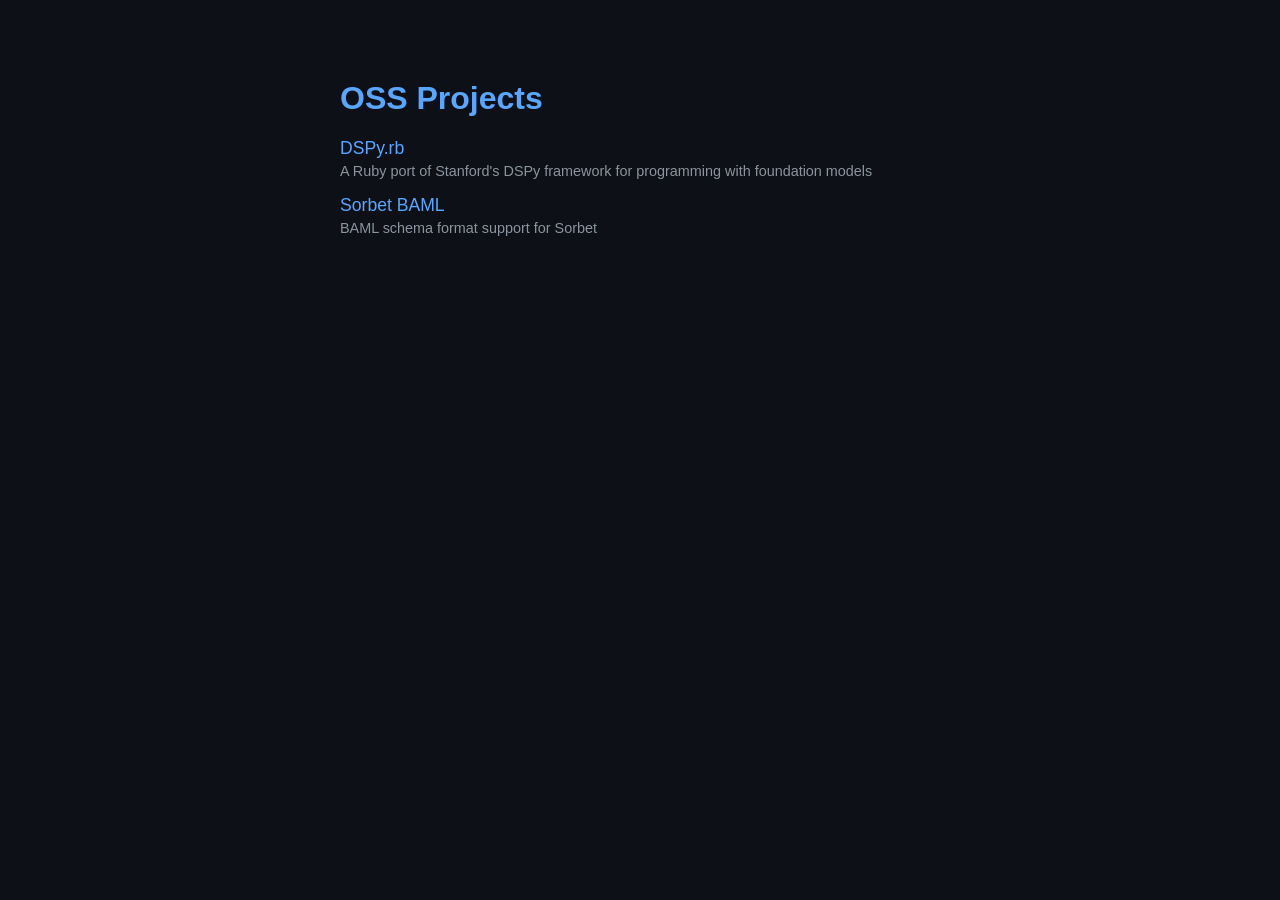
==== index.html @ bf5a0082 "Initial setup with OSS landing page" ====
<!DOCTYPE html>
<html lang="en">
<head>
  <meta charset="UTF-8">
  <meta name="viewport" content="width=device-width, initial-scale=1.0">
  <title>Vicente's OSS Projects</title>
  <style>
    body {
      font-family: -apple-system, BlinkMacSystemFont, 'Segoe UI', Roboto, sans-serif;
      max-width: 600px;
      margin: 80px auto;
      padding: 0 20px;
      background: #0d1117;
      color: #c9d1d9;
    }
    h1 { color: #58a6ff; }
    ul { list-style: none; padding: 0; }
    li { margin: 16px 0; }
    a {
      color: #58a6ff;
      text-decoration: none;
      font-size: 1.1em;
    }
    a:hover { text-decoration: underline; }
    .desc { color: #8b949e; font-size: 0.9em; margin-top: 4px; }
  </style>
</head>
<body>
  <h1>OSS Projects</h1>
  <ul>
    <li>
      <a href="/dspy.rb">DSPy.rb</a>
      <div class="desc">A Ruby port of Stanford's DSPy framework for programming with foundation models</div>
    </li>
    <li>
      <a href="/sorbet-baml">Sorbet BAML</a>
      <div class="desc">BAML schema format support for Sorbet</div>
    </li>
  </ul>
</body>
</html>
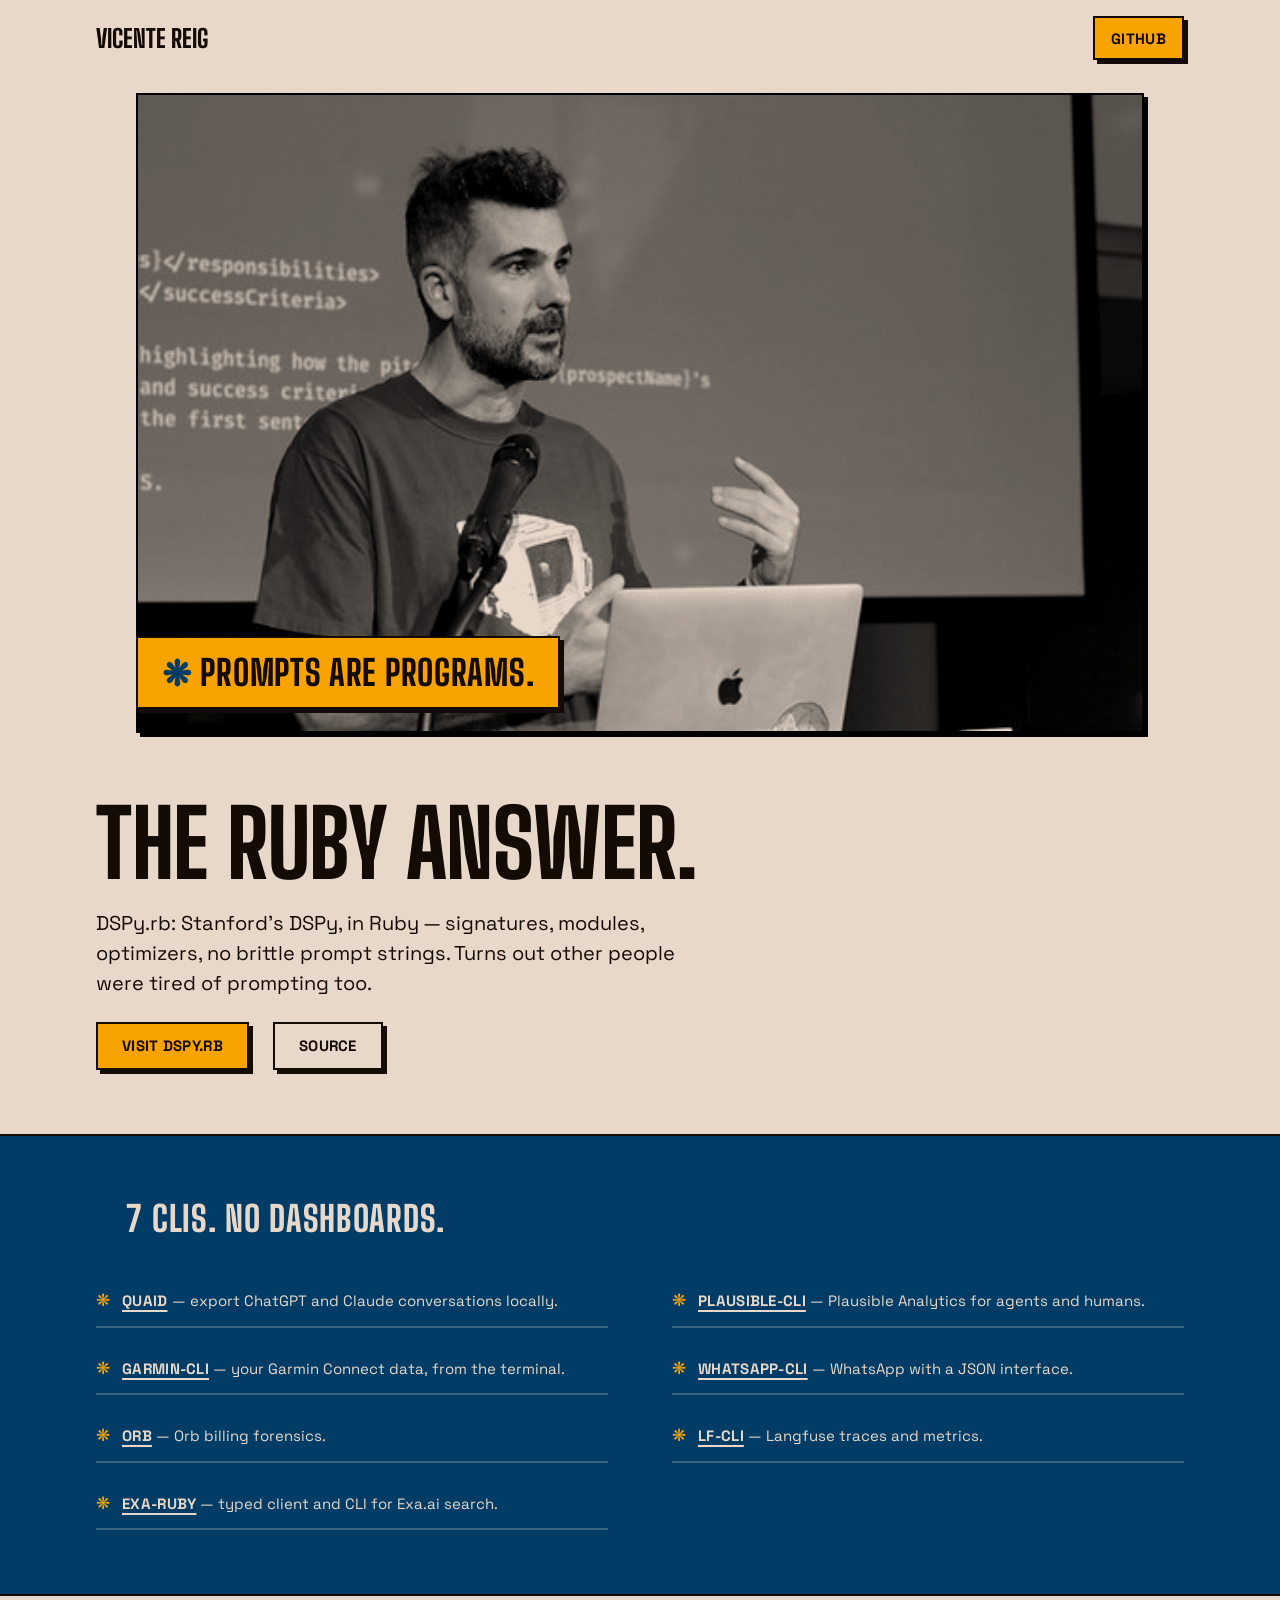
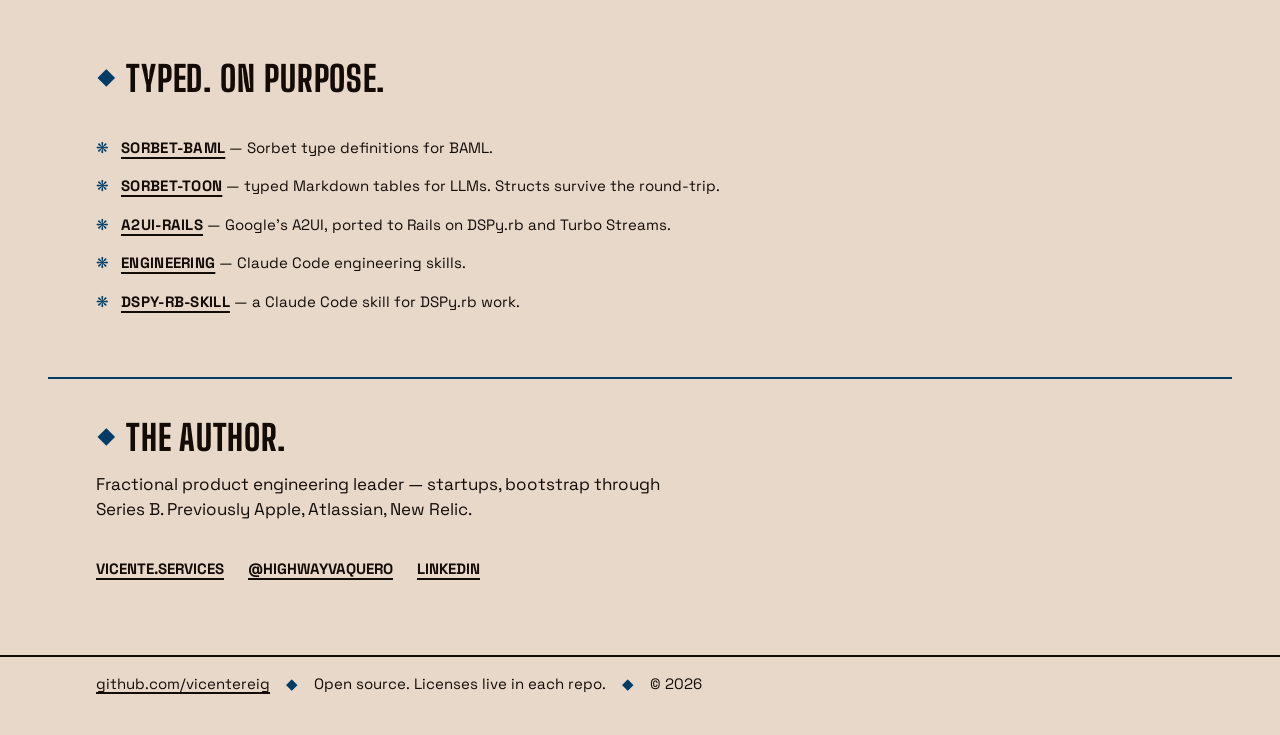
==== commit 3d453e63: "Redesign landing page: Carnival Photographic (Pressroom drop) Replace the dark GitHub-list page with" ====
--- a/index.html
+++ b/index.html
@@ -2,40 +2,91 @@
 <html lang="en">
 <head>
   <meta charset="UTF-8">
-  <meta name="viewport" content="width=device-width, initial-scale=1.0">
-  <title>Vicente's OSS Projects</title>
-  <style>
-    body {
-      font-family: -apple-system, BlinkMacSystemFont, 'Segoe UI', Roboto, sans-serif;
-      max-width: 600px;
-      margin: 80px auto;
-      padding: 0 20px;
-      background: #0d1117;
-      color: #c9d1d9;
-    }
-    h1 { color: #58a6ff; }
-    ul { list-style: none; padding: 0; }
-    li { margin: 16px 0; }
-    a {
-      color: #58a6ff;
-      text-decoration: none;
-      font-size: 1.1em;
-    }
-    a:hover { text-decoration: underline; }
-    .desc { color: #8b949e; font-size: 0.9em; margin-top: 4px; }
-  </style>
+  <meta name="viewport" content="width=device-width, initial-scale=1, viewport-fit=cover">
+  <title>Vicente Reig Rincón de Arellano · The Open-Source Works</title>
+  <meta name="description" content="The open-source works of Vicente Reig Rincón de Arellano — DSPy.rb, 7 command-line tools, and typed Ruby for the age of language models.">
+  <meta property="og:title" content="Vicente Reig Rincón de Arellano · The Open-Source Works">
+  <meta property="og:description" content="DSPy.rb, 7 command-line tools, and typed Ruby for the age of language models.">
+  <meta property="og:image" content="https://oss.vicente.services/images/vicente-reig-speaking.jpg">
+  <meta property="og:url" content="https://oss.vicente.services/">
+  <link rel="icon" href="data:image/svg+xml,%3Csvg xmlns='http://www.w3.org/2000/svg' viewBox='0 0 32 32'%3E%3Crect width='32' height='32' fill='%23e8e0d2'/%3E%3Ctext x='16' y='24' text-anchor='middle' font-family='Arial Black,sans-serif' font-weight='900' font-size='22' fill='%23191512'%3EV%3C/text%3E%3C/svg%3E">
+  <link rel="preconnect" href="https://fonts.googleapis.com">
+  <link rel="preconnect" href="https://fonts.gstatic.com" crossorigin>
+  <link href="https://fonts.googleapis.com/css2?family=Big+Shoulders+Display:wght@700;800&family=Space+Grotesk:wght@400;500;700&display=swap" rel="stylesheet">
+  <link rel="stylesheet" href="tokens.css">
+  <link rel="stylesheet" href="style.css">
 </head>
 <body>
-  <h1>OSS Projects</h1>
-  <ul>
-    <li>
-      <a href="/dspy.rb">DSPy.rb</a>
-      <div class="desc">A Ruby port of Stanford's DSPy framework for programming with foundation models</div>
-    </li>
-    <li>
-      <a href="/sorbet-baml">Sorbet BAML</a>
-      <div class="desc">BAML schema format support for Sorbet</div>
-    </li>
-  </ul>
+
+<nav class="nav page" aria-label="Primary">
+  <a class="nav__mark" href="/">Vicente Reig</a>
+  <a class="nav__cta" href="https://github.com/vicentereig">GitHub</a>
+</nav>
+
+<header class="page">
+  <figure class="fold">
+    <img src="images/vicente-reig-speaking.jpg" width="533" height="799" fetchpriority="high"
+         alt="Vicente Reig Rincón de Arellano speaking at a lectern, a projected prompt template behind him.">
+    <figcaption><span class="orn">&#10059;</span> Prompts are programs.</figcaption>
+  </figure>
+</header>
+
+<main>
+  <section class="story page" aria-labelledby="story-h">
+    <h1 id="story-h">The Ruby answer.</h1>
+    <p>DSPy.rb: Stanford&rsquo;s DSPy, in Ruby &mdash; signatures, modules, optimizers, no brittle prompt strings. Turns out other people were tired of prompting too.</p>
+    <div class="ctas">
+      <a class="btn btn--fill" href="/dspy.rb">Visit DSPy.rb</a>
+      <a class="btn btn--line" href="https://github.com/vicentereig/dspy.rb">Source</a>
+    </div>
+  </section>
+
+  <div class="band" id="cli">
+    <section class="desk page" aria-labelledby="cli-h">
+      <h2 id="cli-h"><span class="orn">&#9670;</span> 7 CLIs. No dashboards.</h2>
+      <ul class="roster">
+        <li><span class="orn">&#10059;</span><span class="desc"><a href="https://github.com/vicentereig/quaid">quaid</a> &mdash; export ChatGPT and Claude conversations locally.</span></li>
+        <li><span class="orn">&#10059;</span><span class="desc"><a href="https://github.com/vicentereig/plausible-cli">plausible-cli</a> &mdash; Plausible Analytics for agents and humans.</span></li>
+        <li><span class="orn">&#10059;</span><span class="desc"><a href="https://github.com/vicentereig/garmin-cli">garmin-cli</a> &mdash; your Garmin Connect data, from the terminal.</span></li>
+        <li><span class="orn">&#10059;</span><span class="desc"><a href="https://github.com/vicentereig/whatsapp-cli">whatsapp-cli</a> &mdash; WhatsApp with a JSON interface.</span></li>
+        <li><span class="orn">&#10059;</span><span class="desc"><a href="https://github.com/vicentereig/orb">orb</a> &mdash; Orb billing forensics.</span></li>
+        <li><span class="orn">&#10059;</span><span class="desc"><a href="https://github.com/vicentereig/lf-cli">lf-cli</a> &mdash; Langfuse traces and metrics.</span></li>
+        <li><span class="orn">&#10059;</span><span class="desc"><a href="https://github.com/vicentereig/exa-ruby">exa-ruby</a> &mdash; typed client and CLI for Exa.ai search.</span></li>
+      </ul>
+    </section>
+  </div>
+
+  <section class="desk page" id="typed" aria-labelledby="typed-h">
+    <h2 id="typed-h"><span class="orn">&#9670;</span> Typed. On purpose.</h2>
+    <ul class="typed">
+      <li><span class="orn">&#10059;</span><span><a href="/sorbet-baml">sorbet-baml</a> &mdash; Sorbet type definitions for BAML.</span></li>
+      <li><span class="orn">&#10059;</span><span><a href="https://github.com/vicentereig/dspy.rb/blob/main/lib/sorbet/toon/README.md">sorbet-toon</a> &mdash; typed Markdown tables for LLMs. Structs survive the round-trip.</span></li>
+      <li><span class="orn">&#10059;</span><span><a href="https://github.com/vicentereig/a2ui-rails">a2ui-rails</a> &mdash; Google&rsquo;s A2UI, ported to Rails on DSPy.rb and Turbo Streams.</span></li>
+      <li><span class="orn">&#10059;</span><span><a href="https://github.com/vicentereig/engineering">engineering</a> &mdash; Claude Code engineering skills.</span></li>
+      <li><span class="orn">&#10059;</span><span><a href="https://github.com/vicentereig/dspy-rb-skill">dspy-rb-skill</a> &mdash; a Claude Code skill for DSPy.rb work.</span></li>
+    </ul>
+  </section>
+
+  <section class="about page" aria-labelledby="about-h">
+    <h2 id="about-h"><span class="orn">&#9670;</span> The author.</h2>
+    <p>Fractional product engineering leader &mdash; startups, bootstrap through Series&nbsp;B. Previously Apple, Atlassian, New&nbsp;Relic.</p>
+    <div class="links">
+      <a href="https://vicente.services">vicente.services</a>
+      <a href="https://x.com/highwayvaquero">@highwayvaquero</a>
+      <a href="https://linkedin.com/in/vicentereig">LinkedIn</a>
+    </div>
+  </section>
+</main>
+
+<footer class="foot">
+  <div class="page">
+    <a href="https://github.com/vicentereig">github.com/vicentereig</a>
+    <span class="orn" aria-hidden="true">&#9670;</span>
+    <span>Open source. Licenses live in each repo.</span>
+    <span class="orn" aria-hidden="true">&#9670;</span>
+    <span>&copy; 2026</span>
+  </div>
+</footer>
+
 </body>
 </html>
--- a/tokens.css
+++ b/tokens.css
@@ -0,0 +1,41 @@
+/* Hallmark · genre: editorial (Carnival register) · macrostructure: Photographic · theme: Carnival (drop: Pressroom) · nav: N9 · footer: Ft2 · anchor: amber/slate */
+
+:root {
+  /* Paper band: light (89%) · display: display-heavy (Big Shoulders 800, wdth 110) · accents: amber-gold + slate-blue */
+  --color-paper:      oklch(89% 0.025 65);
+  --color-paper-2:    oklch(85% 0.030 62);
+  --color-ink:        oklch(16% 0.02 60);
+  --color-muted:      oklch(45% 0.025 55);
+  --color-accent:     oklch(78% 0.18 75);
+  --color-accent-2:   oklch(34% 0.10 240);
+  --color-accent-ink: oklch(16% 0.02 60);
+  --color-focus:      oklch(34% 0.10 240);
+
+  --font-display: "Big Shoulders Display", "Arial Narrow", sans-serif;
+  --font-body:    "Space Grotesk", ui-sans-serif, sans-serif;
+
+  --text-sm: 0.9375rem;
+  --text-base: 1.0625rem;
+  --text-md: 1.25rem;
+  --text-lg: 1.5625rem;
+  --text-xl: 2.2rem;
+  --text-display: clamp(2.6rem, 6vw + 1rem, 6rem);
+
+  --space-2xs: 0.25rem;
+  --space-xs:  0.5rem;
+  --space-sm:  0.75rem;
+  --space-md:  1rem;
+  --space-lg:  1.5rem;
+  --space-xl:  2.5rem;
+  --space-2xl: 4rem;
+  --space-3xl: 6rem;
+
+  --rule-bold: 2px;
+  --shadow-hard: 4px 4px 0 var(--color-ink);
+
+  --ease-out: cubic-bezier(0.16, 1, 0.3, 1);
+  --dur-micro: 120ms;
+
+  --page-max: 74rem;
+  --page-gutter: clamp(1rem, 4vw, 3rem);
+}
--- a/style.css
+++ b/style.css
@@ -0,0 +1,124 @@
+/* Hallmark · genre: editorial (Carnival register) · macrostructure: Photographic · theme: Carnival (drop: Pressroom)
+ * nav: N9 edge-aligned minimal · footer: Ft2 inline single line · enrichment: user photograph (H6 fold, poster-treated) · H6 knobs: area=viewport-capped crop, caption=lower-left plate
+ * contrast: pass (40–41) · slop: pass (42–45) · honest: pass (46) · chrome: pass (47) · tokens: pass (48) · responsive: pass (49) · mobile: pass (34, 49, 50–57) */
+/* Hallmark · pre-emit critique: P5 H4 E4 S5 R5 V5 */
+
+* { box-sizing: border-box; }
+html { overflow-x: clip; }
+body { overflow-x: clip; margin: 0; background: var(--color-paper); color: var(--color-ink);
+  font-family: var(--font-body); font-size: var(--text-base); line-height: 1.5; }
+
+.page { max-width: var(--page-max); margin-inline: auto; padding-inline: var(--page-gutter); }
+
+h1, h2, h3 { font-style: normal; overflow-wrap: anywhere; min-width: 0;
+  font-family: var(--font-display); font-weight: 800; text-transform: uppercase;
+  font-variation-settings: "wdth" 110; }
+
+a { color: inherit; }
+a:focus-visible { outline: 2px solid var(--color-focus); outline-offset: 2px; }
+
+/* ---- nav · N9 edge-aligned ---- */
+.nav { display: flex; align-items: center; justify-content: space-between;
+  padding-block: var(--space-md); }
+.nav__mark { font-family: var(--font-display); font-weight: 800; text-transform: uppercase;
+  font-variation-settings: "wdth" 110; font-size: var(--text-lg); line-height: 1; text-decoration: none; }
+.nav__cta { display: inline-flex; align-items: center; min-height: 44px; padding: var(--space-xs) var(--space-md);
+  border: var(--rule-bold) solid var(--color-ink); box-shadow: var(--shadow-hard);
+  background: var(--color-accent); color: var(--color-accent-ink);
+  font-weight: 700; font-size: var(--text-sm); text-transform: uppercase; letter-spacing: 0.02em;
+  text-decoration: none; white-space: nowrap; line-height: 1;
+  transition: transform var(--dur-micro) var(--ease-out), box-shadow var(--dur-micro) var(--ease-out); }
+.nav__cta:hover { transform: translate(-2px, -2px); box-shadow: 6px 6px 0 var(--color-ink); }
+.nav__cta:active { transform: translate(2px, 2px); box-shadow: 0 0 0 var(--color-ink); }
+
+/* ---- photographic fold · H6 ---- */
+.fold { position: relative; margin-block-end: var(--space-2xl); }
+.fold img { display: block; width: 100%; height: min(72svh, 40rem); object-fit: cover; object-position: 50% 22%;
+  border: var(--rule-bold) solid var(--color-ink); box-shadow: var(--shadow-hard);
+  filter: grayscale(1) contrast(1.15); mix-blend-mode: multiply; }
+.fold figcaption { position: absolute; left: 0; bottom: var(--space-lg); max-width: min(34rem, 88%);
+  background: var(--color-accent); color: var(--color-accent-ink);
+  border: var(--rule-bold) solid var(--color-ink); box-shadow: var(--shadow-hard);
+  padding: var(--space-md) var(--space-lg);
+  font-family: var(--font-display); font-weight: 800; text-transform: uppercase;
+  font-variation-settings: "wdth" 110; font-size: var(--text-xl); line-height: 1.04; letter-spacing: 0.02em;
+  overflow-wrap: anywhere; min-width: 0; }
+.fold figcaption .orn { color: var(--color-accent-2); }
+
+/* ---- story ---- */
+.story { padding-block-end: var(--space-2xl); }
+.story h1 { margin: 0 0 var(--space-md); font-size: var(--text-display); line-height: 1.02; letter-spacing: -0.005em; max-width: 14ch; }
+.story p { margin: 0 0 var(--space-lg); font-size: var(--text-md); max-width: 48ch; }
+.story .ctas { display: flex; flex-wrap: wrap; gap: var(--space-lg); }
+.btn { display: inline-flex; align-items: center; min-height: 48px; padding: var(--space-sm) var(--space-lg);
+  font-weight: 700; font-size: var(--text-sm); text-transform: uppercase; letter-spacing: 0.02em;
+  text-decoration: none; white-space: nowrap; line-height: 1;
+  border: var(--rule-bold) solid var(--color-ink); box-shadow: var(--shadow-hard);
+  transition: transform var(--dur-micro) var(--ease-out), box-shadow var(--dur-micro) var(--ease-out); }
+.btn--fill { background: var(--color-accent); color: var(--color-accent-ink); }
+.btn--line { background: var(--color-paper); color: var(--color-ink); }
+.btn:hover { transform: translate(-2px, -2px); box-shadow: 6px 6px 0 var(--color-ink); }
+.btn:active { transform: translate(2px, 2px); box-shadow: 0 0 0 var(--color-ink); }
+
+/* ---- slate band: tools ---- */
+.band { background: var(--color-accent-2); color: var(--color-paper);
+  border-block: var(--rule-bold) solid var(--color-ink); }
+.band .desk { padding-block: var(--space-2xl); }
+.band h2 .orn { color: var(--color-accent); }
+.band a:focus-visible { outline-color: var(--color-accent); }
+.roster { list-style: none; margin: 0; padding: 0; display: grid;
+  grid-template-columns: repeat(2, minmax(0, 1fr)); gap: var(--space-md) var(--space-2xl); }
+.roster li { display: flex; gap: var(--space-sm); align-items: baseline;
+  border-bottom: var(--rule-bold) solid oklch(from var(--color-paper) l c h / 0.25); padding-block: var(--space-sm); }
+.roster .orn { color: var(--color-accent); flex-shrink: 0; }
+.roster a { font-weight: 700; text-transform: uppercase; letter-spacing: 0.02em; white-space: nowrap;
+  text-decoration-thickness: 2px; text-underline-offset: 4px; }
+.roster a:hover { color: var(--color-accent); }
+.roster a:active { opacity: 0.7; }
+.roster span.desc { font-size: var(--text-sm); }
+
+/* ---- paper desk: typed ruby ---- */
+.desk { padding-block: var(--space-2xl); }
+.desk h2 { margin: 0 0 var(--space-xl); font-size: var(--text-xl); line-height: 1.04; letter-spacing: 0.02em; }
+.desk h2 .orn { color: var(--color-accent-2); }
+.typed { list-style: none; margin: 0; padding: 0; display: grid; gap: var(--space-md); max-width: 62ch; }
+.typed li { display: flex; gap: var(--space-sm); align-items: baseline; }
+.typed .orn { color: var(--color-accent-2); flex-shrink: 0; }
+.typed a { font-weight: 700; text-transform: uppercase; letter-spacing: 0.02em; white-space: nowrap;
+  text-decoration-thickness: 2px; text-underline-offset: 4px; }
+.typed a:hover { color: var(--color-accent-2); }
+.typed a:active { color: var(--color-muted); }
+.typed span { font-size: var(--text-sm); }
+
+/* ---- about strip ---- */
+.about { border-top: var(--rule-bold) solid var(--color-accent-2); padding-block: var(--space-xl) var(--space-2xl); }
+.about h2 { margin: 0 0 var(--space-md); font-size: var(--text-xl); line-height: 1.04; letter-spacing: 0.02em; }
+.about h2 .orn { color: var(--color-accent-2); }
+.about p { margin: 0 0 var(--space-lg); max-width: 52ch; }
+.about .links { display: flex; flex-wrap: wrap; gap: var(--space-lg); }
+.about .links a { font-weight: 700; text-transform: uppercase; font-size: var(--text-sm); white-space: nowrap;
+  text-decoration-thickness: 2px; text-underline-offset: 4px; min-height: 44px; display: inline-flex; align-items: center; }
+.about .links a:hover { color: var(--color-accent-2); }
+.about .links a:active { color: var(--color-muted); }
+
+/* ---- footer · Ft2 inline ---- */
+.foot { border-top: var(--rule-bold) solid var(--color-ink); padding-block: var(--space-md) var(--space-xl); }
+.foot .page { display: flex; flex-wrap: wrap; gap: var(--space-xs) var(--space-md);
+  font-size: var(--text-sm); align-items: center; }
+.foot a { white-space: nowrap; text-decoration-thickness: 2px; text-underline-offset: 3px; }
+.foot a:hover { color: var(--color-accent-2); }
+.foot a:active { color: var(--color-muted); }
+.foot .orn { color: var(--color-accent-2); }
+
+@media (max-width: 60rem) {
+  .roster { grid-template-columns: minmax(0, 1fr); }
+}
+@media (max-width: 40rem) {
+  .fold figcaption { position: static; margin-top: calc(-1 * var(--rule-bold)); max-width: 100%;
+    box-shadow: none; font-size: var(--text-lg); }
+  .fold img { height: 60svh; box-shadow: none; }
+}
+@media (prefers-reduced-motion: reduce) {
+  *, *::before, *::after { transition-duration: 150ms !important; }
+  .btn:hover, .nav__cta:hover { transform: none; }
+}
